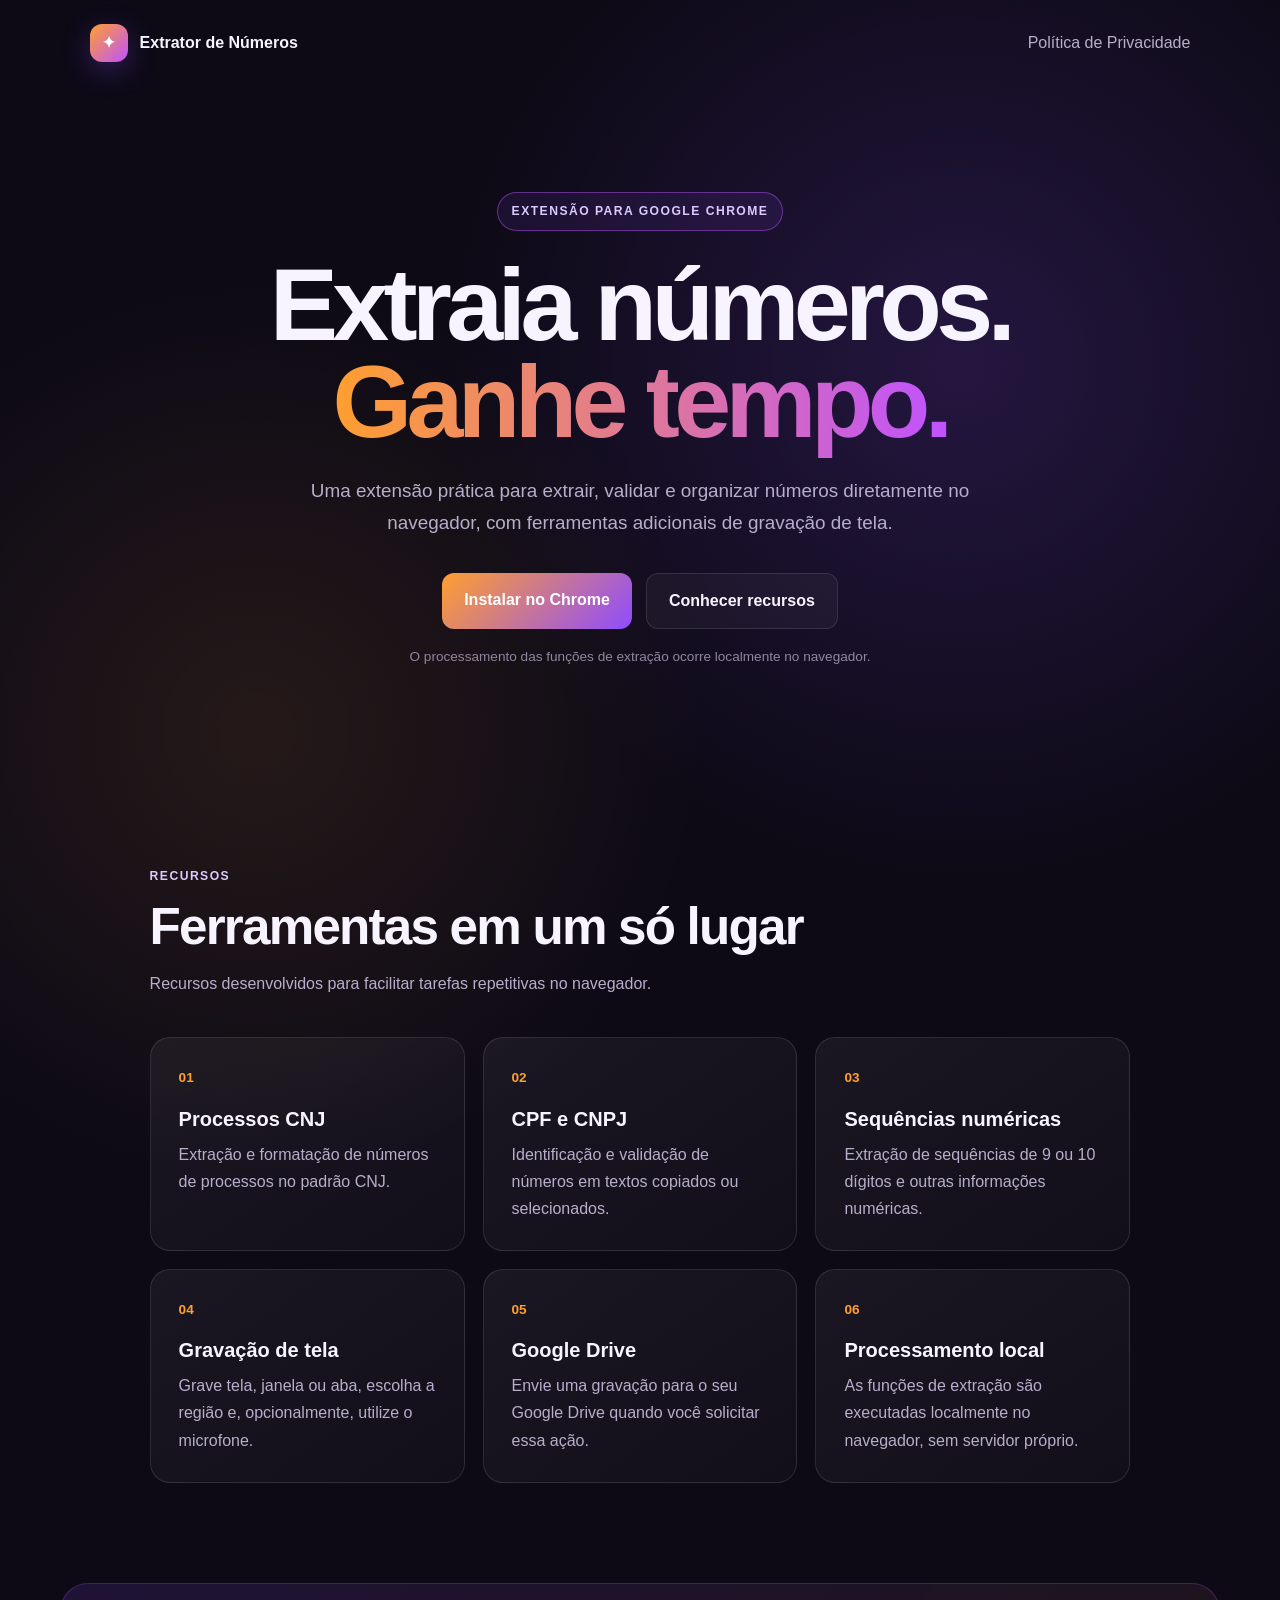
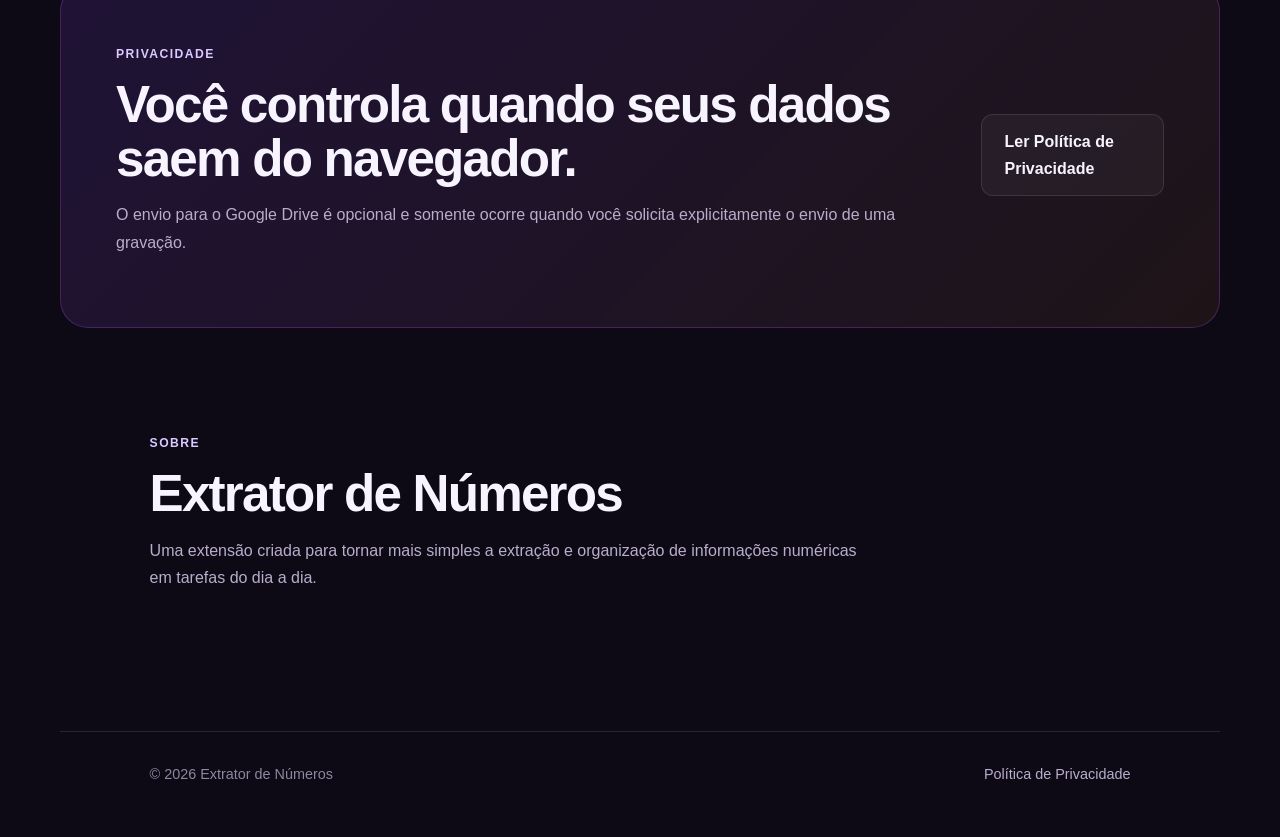
==== docs/index.html @ 9789e9fe "renomeei a pasta site para docs" ====
<!DOCTYPE html>
<html lang="pt-BR">
<head>
  <meta charset="UTF-8">
  <meta name="viewport" content="width=device-width, initial-scale=1.0">
  <meta name="description" content="Extrator de Números — extensão para Google Chrome para extração, validação, formatação e gravação de tela.">
  <title>Extrator de Números</title>
  <link rel="stylesheet" href="style.css">
</head>
<body>
  <header class="hero">
    <nav class="nav">
      <div class="brand">
        <div class="brand-icon">✦</div>
        <span>Extrator de Números</span>
      </div>
      <a href="privacidade.html">Política de Privacidade</a>
    </nav>

    <div class="hero-content">
      <div class="badge">Extensão para Google Chrome</div>
      <h1>Extraia números.<br><span>Ganhe tempo.</span></h1>
      <p class="lead">
        Uma extensão prática para extrair, validar e organizar números diretamente no navegador,
        com ferramentas adicionais de gravação de tela.
      </p>
      <div class="actions">
        <a class="button primary" href="https://chromewebstore.google.com/" target="_blank" rel="noopener">
          Instalar no Chrome
        </a>
        <a class="button secondary" href="#recursos">Conhecer recursos</a>
      </div>
      <p class="small">O processamento das funções de extração ocorre localmente no navegador.</p>
    </div>
  </header>

  <main>
    <section id="recursos" class="section">
      <div class="section-heading">
        <span class="eyebrow">Recursos</span>
        <h2>Ferramentas em um só lugar</h2>
        <p>Recursos desenvolvidos para facilitar tarefas repetitivas no navegador.</p>
      </div>

      <div class="cards">
        <article class="card">
          <div class="card-icon">01</div>
          <h3>Processos CNJ</h3>
          <p>Extração e formatação de números de processos no padrão CNJ.</p>
        </article>

        <article class="card">
          <div class="card-icon">02</div>
          <h3>CPF e CNPJ</h3>
          <p>Identificação e validação de números em textos copiados ou selecionados.</p>
        </article>

        <article class="card">
          <div class="card-icon">03</div>
          <h3>Sequências numéricas</h3>
          <p>Extração de sequências de 9 ou 10 dígitos e outras informações numéricas.</p>
        </article>

        <article class="card">
          <div class="card-icon">04</div>
          <h3>Gravação de tela</h3>
          <p>Grave tela, janela ou aba, escolha a região e, opcionalmente, utilize o microfone.</p>
        </article>

        <article class="card">
          <div class="card-icon">05</div>
          <h3>Google Drive</h3>
          <p>Envie uma gravação para o seu Google Drive quando você solicitar essa ação.</p>
        </article>

        <article class="card">
          <div class="card-icon">06</div>
          <h3>Processamento local</h3>
          <p>As funções de extração são executadas localmente no navegador, sem servidor próprio.</p>
        </article>
      </div>
    </section>

    <section class="privacy-strip">
      <div>
        <span class="eyebrow">Privacidade</span>
        <h2>Você controla quando seus dados saem do navegador.</h2>
        <p>
          O envio para o Google Drive é opcional e somente ocorre quando você solicita
          explicitamente o envio de uma gravação.
        </p>
      </div>
      <a class="button secondary" href="privacidade.html">Ler Política de Privacidade</a>
    </section>

    <section class="section compact">
      <div class="section-heading">
        <span class="eyebrow">Sobre</span>
        <h2>Extrator de Números</h2>
        <p>
          Uma extensão criada para tornar mais simples a extração e organização de informações
          numéricas em tarefas do dia a dia.
        </p>
      </div>
    </section>
  </main>

  <footer>
    <div>© 2026 Extrator de Números</div>
    <div>
      <a href="privacidade.html">Política de Privacidade</a>
    </div>
  </footer>
</body>
</html>
---- docs/style.css ----
* { box-sizing: border-box; }
:root {
  --bg: #0d0a16;
  --panel: #171126;
  --panel2: #21183a;
  --text: #f7f4ff;
  --muted: #b8aecb;
  --purple: #8f4cff;
  --purple2: #c052ff;
  --orange: #ff9f2f;
  --line: rgba(255,255,255,.11);
}
html { scroll-behavior: smooth; }
body {
  margin: 0;
  background:
    radial-gradient(circle at 75% 15%, rgba(143,76,255,.18), transparent 32rem),
    radial-gradient(circle at 20% 30%, rgba(255,159,47,.10), transparent 28rem),
    var(--bg);
  color: var(--text);
  font-family: Inter, -apple-system, BlinkMacSystemFont, "Segoe UI", sans-serif;
  line-height: 1.7;
}
a { color: inherit; }
.hero { min-height: 720px; padding: 24px 7vw 80px; }
.nav { max-width: 1160px; margin: auto; display:flex; justify-content:space-between; align-items:center; }
.nav > a, footer a { color: var(--muted); text-decoration:none; }
.nav > a:hover, footer a:hover { color:white; }
.brand { display:flex; align-items:center; gap:12px; text-decoration:none; font-weight:800; }
.brand-icon {
  width:38px; height:38px; border-radius:12px; display:grid; place-items:center;
  background: linear-gradient(135deg, var(--orange), var(--purple2));
  color:white; box-shadow: 0 8px 28px rgba(143,76,255,.3);
}
.hero-content { max-width: 900px; margin: 130px auto 0; text-align:center; }
.badge, .eyebrow {
  display:inline-block; color:#d9caff; text-transform:uppercase; letter-spacing:.12em;
  font-size:.76rem; font-weight:800;
}
.badge { border:1px solid rgba(192,82,255,.45); background:rgba(143,76,255,.10); padding:8px 14px; border-radius:999px; }
h1 { font-size: clamp(3rem, 8vw, 6.5rem); line-height:.95; letter-spacing:-.055em; margin:25px 0; }
h1 span { background:linear-gradient(90deg,var(--orange),var(--purple2)); -webkit-background-clip:text; background-clip:text; color:transparent; }
.lead { max-width:700px; margin:0 auto; color:var(--muted); font-size:1.18rem; }
.actions { display:flex; gap:14px; justify-content:center; margin:34px 0 16px; flex-wrap:wrap; }
.button { display:inline-block; padding:13px 22px; border-radius:12px; text-decoration:none; font-weight:800; border:1px solid var(--line); }
.primary { background:linear-gradient(135deg,var(--orange),var(--purple)); color:white; border:0; }
.secondary { background:rgba(255,255,255,.04); }
.small { color:#8f879f; font-size:.85rem; }
.section { max-width:1160px; margin:0 auto; padding:100px 7vw; }
.section-heading { max-width:720px; margin-bottom:40px; }
.section-heading h2, .privacy-strip h2 { font-size:clamp(2rem,4vw,3.2rem); line-height:1.05; margin:12px 0; letter-spacing:-.035em; }
.section-heading p, .privacy-strip p { color:var(--muted); }
.cards { display:grid; grid-template-columns:repeat(3,1fr); gap:18px; }
.card { background:linear-gradient(145deg,rgba(255,255,255,.055),rgba(255,255,255,.025)); border:1px solid var(--line); border-radius:20px; padding:28px; }
.card-icon { color:var(--orange); font-weight:900; font-size:.85rem; }
.card h3 { margin:12px 0 5px; font-size:1.25rem; }
.card p { color:var(--muted); margin:0; }
.privacy-strip { max-width:1160px; margin:0 auto 80px; padding:55px; border-radius:28px; border:1px solid rgba(192,82,255,.25); background:linear-gradient(135deg,rgba(143,76,255,.14),rgba(255,159,47,.07)); display:flex; justify-content:space-between; align-items:center; gap:30px; }
.compact { padding-top:20px; padding-bottom:100px; }
footer { max-width:1160px; margin:auto; padding:30px 7vw 50px; border-top:1px solid var(--line); display:flex; justify-content:space-between; gap:20px; color:#8f879f; font-size:.9rem; }
.document-page { background:var(--bg); }
.simple-header { max-width:900px; margin:auto; padding:30px 7vw; border-bottom:1px solid var(--line); }
.document { max-width:900px; margin:70px auto; padding:0 7vw 60px; }
.back { display:inline-block; color:var(--muted); text-decoration:none; margin-bottom:50px; }
.document h1 { font-size:clamp(2.6rem,6vw,4.5rem); margin:10px 0; }
.document h2 { margin-top:42px; font-size:1.45rem; }
.document p, .document li { color:#c9c2d5; }
.document strong { color:white; }
.document code { background:rgba(255,255,255,.08); padding:3px 7px; border-radius:6px; color:#e6d7ff; }
.updated { color:#8f879f !important; margin-bottom:45px; }
@media (max-width: 800px) {
  .hero { min-height:650px; }
  .hero-content { margin-top:100px; }
  .cards { grid-template-columns:1fr; }
  .privacy-strip { margin:0 7vw 60px; padding:32px; display:block; }
  .privacy-strip .button { margin-top:15px; }
  footer { display:block; }
  footer div + div { margin-top:10px; }
}
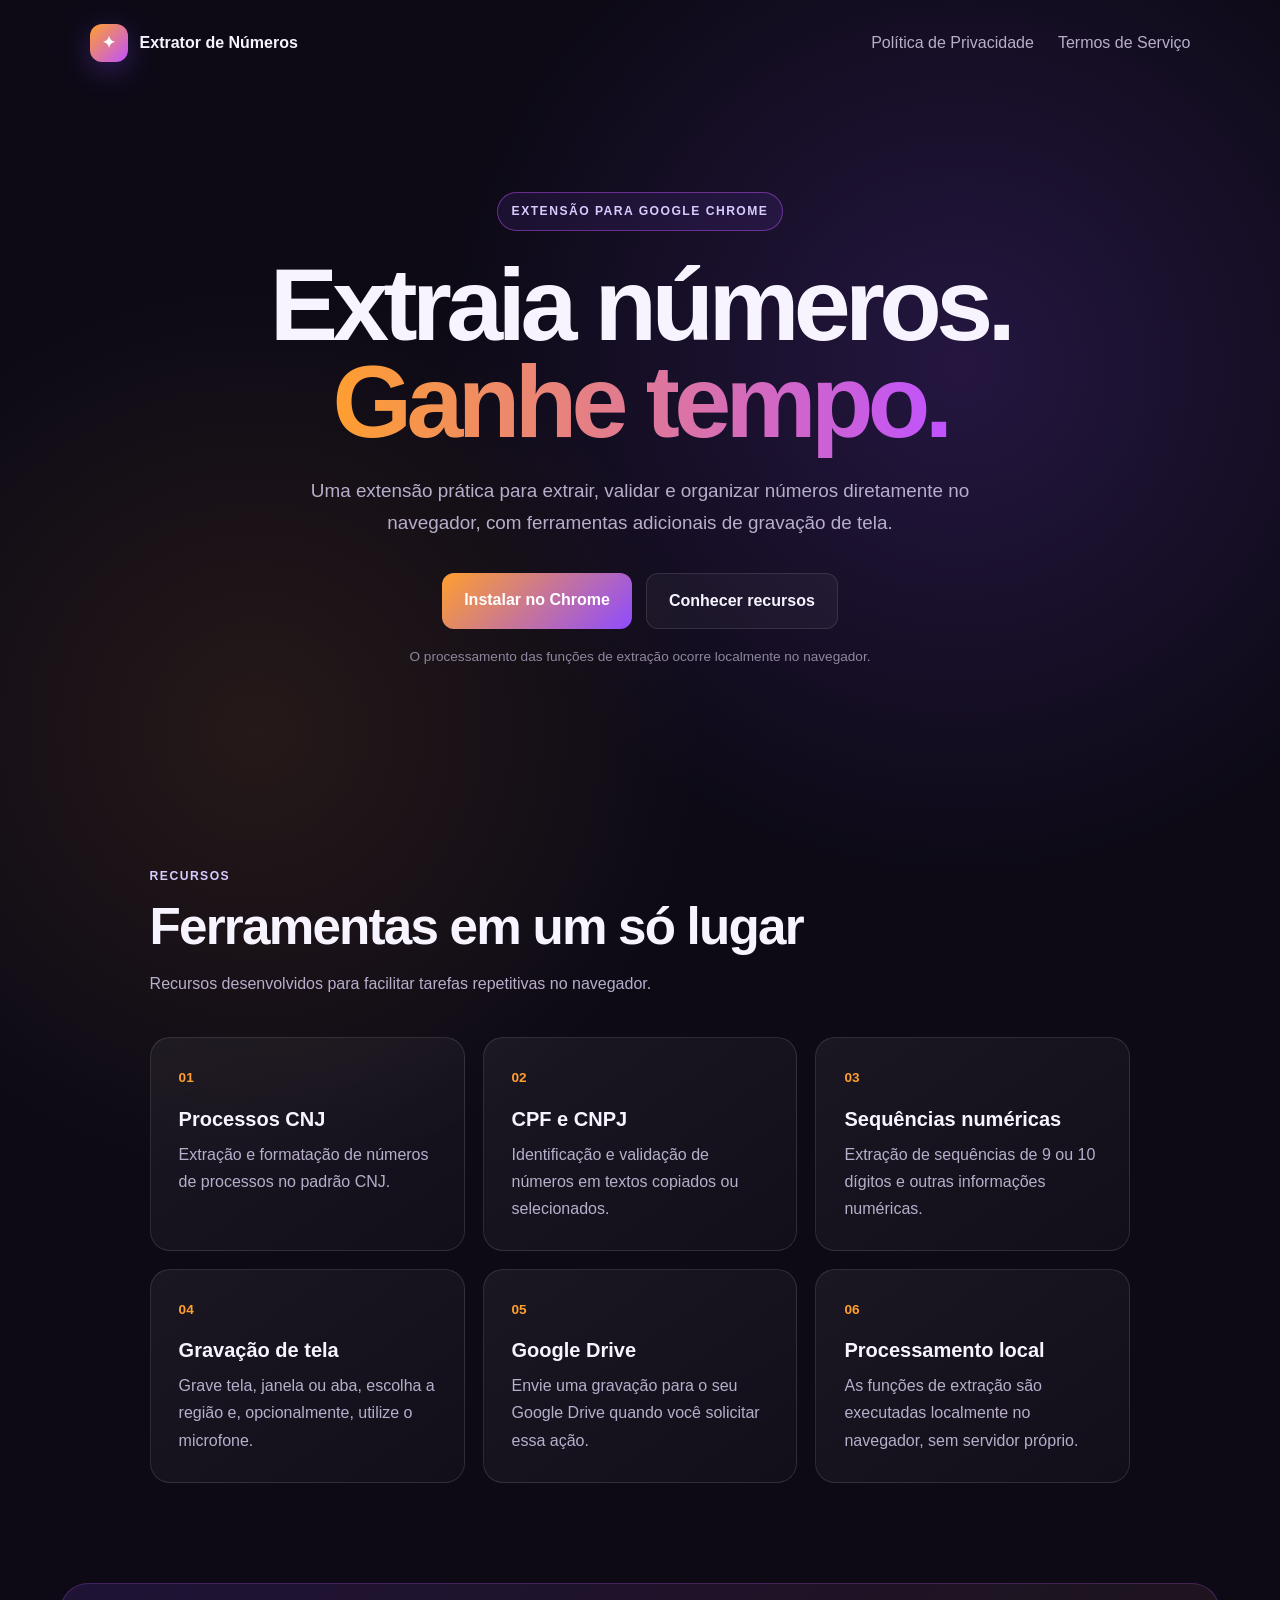
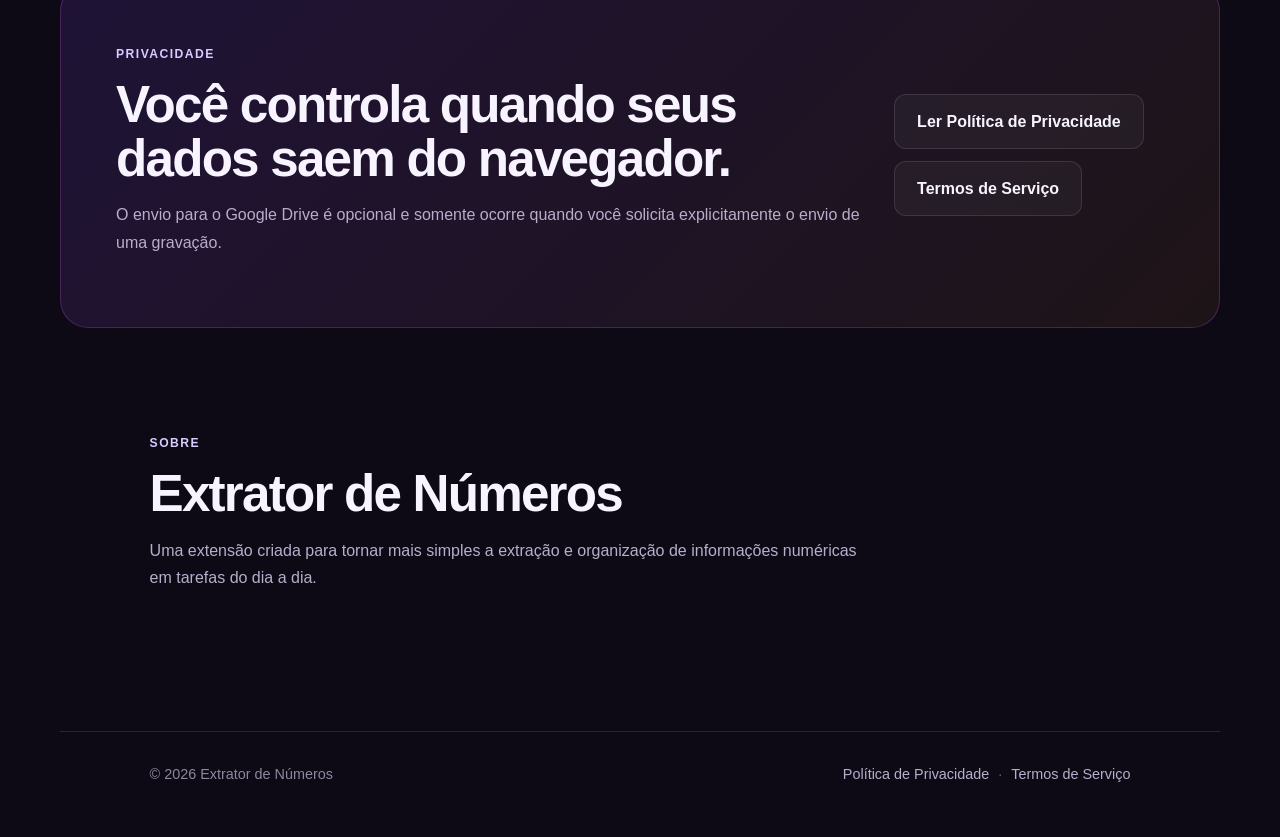
==== commit 81129e4a: "Alterações no site incluindo os termos de serviço." ====
--- a/docs/index.html
+++ b/docs/index.html
@@ -14,7 +14,10 @@
         <div class="brand-icon">✦</div>
         <span>Extrator de Números</span>
       </div>
-      <a href="privacidade.html">Política de Privacidade</a>
+      <div class="nav-links">
+        <a href="privacidade.html">Política de Privacidade</a>
+        <a href="termos.html">Termos de Serviço</a>
+      </div>
     </nav>
 
     <div class="hero-content">
@@ -90,7 +93,10 @@
           explicitamente o envio de uma gravação.
         </p>
       </div>
-      <a class="button secondary" href="privacidade.html">Ler Política de Privacidade</a>
+      <div class="privacy-actions">
+        <a class="button secondary" href="privacidade.html">Ler Política de Privacidade</a>
+        <a class="button secondary" href="termos.html">Termos de Serviço</a>
+      </div>
     </section>
 
     <section class="section compact">
@@ -109,6 +115,8 @@
     <div>© 2026 Extrator de Números</div>
     <div>
       <a href="privacidade.html">Política de Privacidade</a>
+      <span class="footer-separator"> · </span>
+      <a href="termos.html">Termos de Serviço</a>
     </div>
   </footer>
 </body>
--- a/docs/style.css
+++ b/docs/style.css
@@ -77,3 +77,18 @@
   footer { display:block; }
   footer div + div { margin-top:10px; }
 }
+
+.nav-links { display:flex; align-items:center; gap:24px; }
+.nav-links a { color:var(--muted); text-decoration:none; }
+.nav-links a:hover { color:white; }
+.privacy-actions { display:flex; gap:12px; flex-wrap:wrap; }
+.document-links { display:flex; align-items:center; gap:24px; flex-wrap:wrap; margin-bottom:50px; }
+.document-links .back { margin-bottom:0; }
+.document-link { color:#d9caff; text-decoration:none; font-weight:700; }
+.document-link:hover { color:white; }
+.footer-separator { color:#665d75; margin:0 5px; }
+@media (max-width: 800px) {
+  .nav-links { gap:12px; font-size:.9rem; }
+  .document-links { display:block; }
+  .document-links .document-link { display:inline-block; margin-top:10px; }
+}
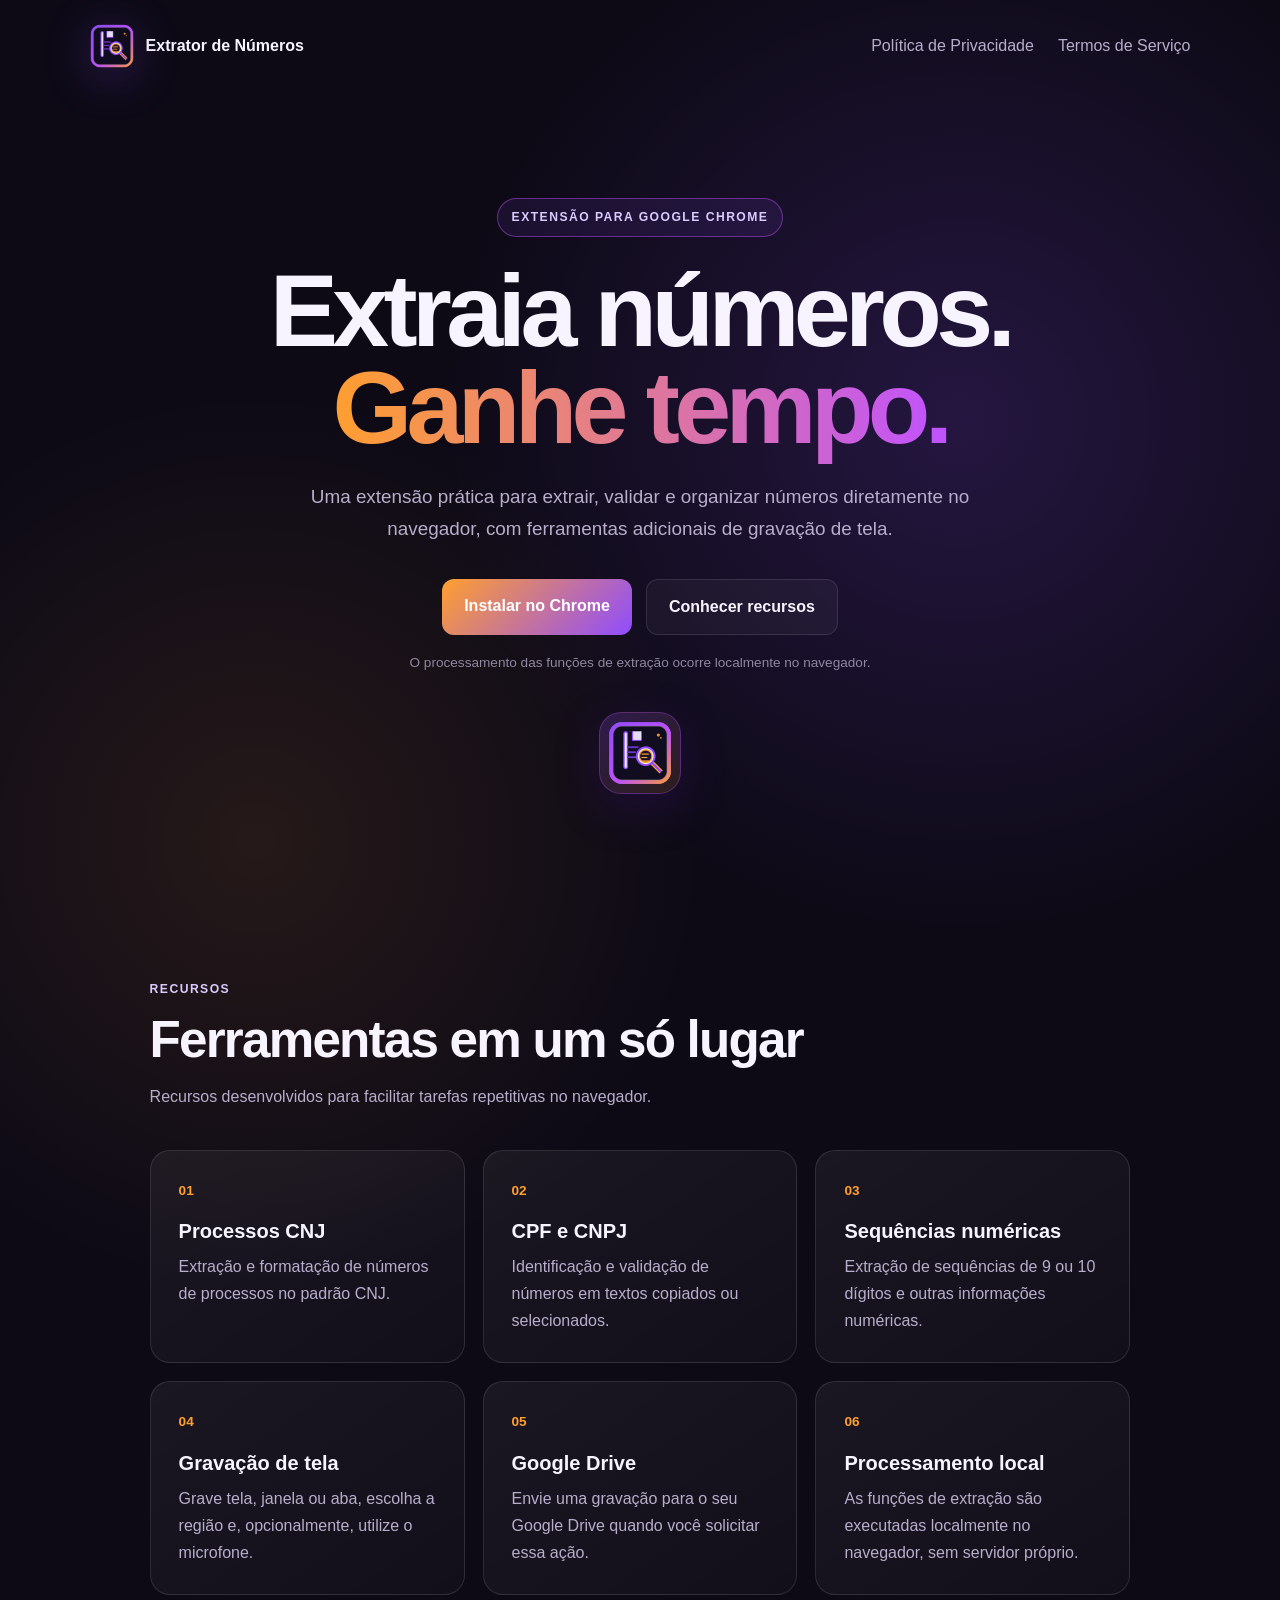
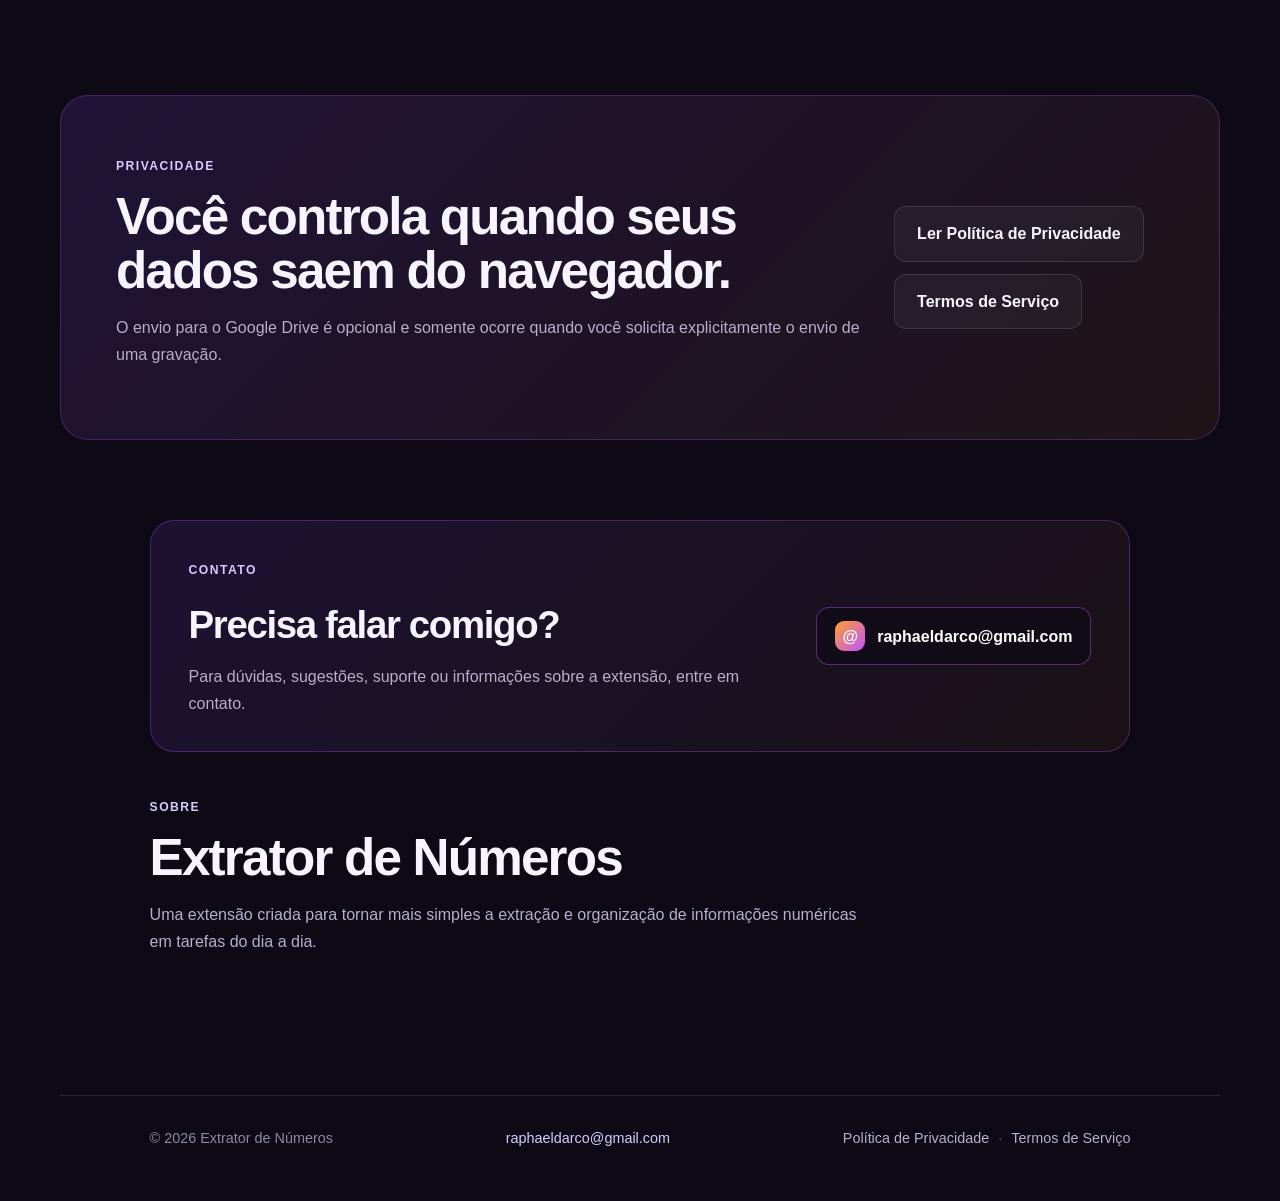
==== commit 01148619: "Alterações feitas no arquivo index.html para melhorar a estrutura e o conteúdo da página inicial do " ====
--- a/docs/index.html
+++ b/docs/index.html
@@ -2,6 +2,7 @@
 <html lang="pt-BR">
 <head>
   <meta charset="UTF-8">
+  <meta name="google-site-verification" content="2mO7OQUQ_kYdoPT-v-UGAyOBB8fk9TQ_s5k_PDuFMKw" />
   <meta name="viewport" content="width=device-width, initial-scale=1.0">
   <meta name="description" content="Extrator de Números — extensão para Google Chrome para extração, validação, formatação e gravação de tela.">
   <title>Extrator de Números</title>
@@ -11,7 +12,7 @@
   <header class="hero">
     <nav class="nav">
       <div class="brand">
-        <div class="brand-icon">✦</div>
+        <img class="brand-logo" src="assets/logo.png" alt="Logo Extrator de Números">
         <span>Extrator de Números</span>
       </div>
       <div class="nav-links">
@@ -28,12 +29,13 @@
         com ferramentas adicionais de gravação de tela.
       </p>
       <div class="actions">
-        <a class="button primary" href="https://chromewebstore.google.com/" target="_blank" rel="noopener">
+        <a class="button primary" href="https://chromewebstore.google.com/detail/extrator-de-n%C3%BAmeros/mpjehkdgofjikceajigjglaoagckagfj?utm_source=item-share-cb" target="_blank" rel="noopener">
           Instalar no Chrome
         </a>
         <a class="button secondary" href="#recursos">Conhecer recursos</a>
       </div>
       <p class="small">O processamento das funções de extração ocorre localmente no navegador.</p>
+      <div class="hero-brand-mark"><img src="assets/logo.png" alt="Extrator de Números"></div>
     </div>
   </header>
 
@@ -99,6 +101,20 @@
       </div>
     </section>
 
+    <section class="contact-section">
+      <div class="contact-card">
+        <div>
+          <span class="eyebrow">Contato</span>
+          <h2>Precisa falar comigo?</h2>
+          <p>Para dúvidas, sugestões, suporte ou informações sobre a extensão, entre em contato.</p>
+        </div>
+        <a class="contact-email" href="mailto:raphaeldarco@gmail.com">
+          <span class="contact-icon">@</span>
+          <span>raphaeldarco@gmail.com</span>
+        </a>
+      </div>
+    </section>
+
     <section class="section compact">
       <div class="section-heading">
         <span class="eyebrow">Sobre</span>
@@ -113,6 +129,7 @@
 
   <footer>
     <div>© 2026 Extrator de Números</div>
+    <div class="footer-contact"><a href="mailto:raphaeldarco@gmail.com">raphaeldarco@gmail.com</a></div>
     <div>
       <a href="privacidade.html">Política de Privacidade</a>
       <span class="footer-separator"> · </span>
--- a/docs/style.css
+++ b/docs/style.css
@@ -92,3 +92,53 @@
   .document-links { display:block; }
   .document-links .document-link { display:inline-block; margin-top:10px; }
 }
+
+
+/* Identidade visual v2.0 */
+.brand-logo {
+  width: 44px;
+  height: 44px;
+  object-fit: contain;
+  border-radius: 12px;
+  filter: drop-shadow(0 8px 22px rgba(143,76,255,.28));
+}
+.hero-brand-mark {
+  margin: 38px auto 0;
+  width: 82px;
+  height: 82px;
+  padding: 8px;
+  border-radius: 22px;
+  background: linear-gradient(135deg, rgba(143,76,255,.22), rgba(255,159,47,.12));
+  border: 1px solid rgba(192,82,255,.30);
+  box-shadow: 0 14px 45px rgba(70,20,140,.28);
+}
+.hero-brand-mark img { width: 100%; height: 100%; object-fit: contain; border-radius: 16px; }
+.contact-section { max-width: 1160px; margin: 0 auto; padding: 0 7vw 20px; }
+.contact-card {
+  border: 1px solid rgba(192,82,255,.28);
+  border-radius: 24px;
+  padding: 34px 38px;
+  background: linear-gradient(135deg, rgba(143,76,255,.12), rgba(255,159,47,.055));
+  display: flex; align-items: center; justify-content: space-between; gap: 30px;
+}
+.contact-card h2 { font-size: clamp(1.8rem, 3vw, 2.5rem); margin: 10px 0 5px; letter-spacing: -.035em; }
+.contact-card p { color: var(--muted); margin: 0; max-width: 650px; }
+.contact-email {
+  display: inline-flex; align-items: center; gap: 12px; padding: 13px 18px;
+  border-radius: 13px; text-decoration: none; font-weight: 800; white-space: nowrap;
+  color: white; border: 1px solid rgba(192,82,255,.42);
+  background: rgba(10,7,18,.45);
+  transition: transform .2s ease, border-color .2s ease, background .2s ease;
+}
+.contact-email:hover { transform: translateY(-2px); border-color: rgba(255,159,47,.75); background: rgba(255,255,255,.06); }
+.contact-icon {
+  width: 30px; height: 30px; display: grid; place-items: center; border-radius: 9px;
+  background: linear-gradient(135deg, var(--orange), var(--purple2)); color: white; font-weight: 900;
+}
+.footer-contact a { color: #d9caff; text-decoration: none; }
+.footer-contact a:hover { color: white; }
+@media (max-width: 800px) {
+  .contact-card { display: block; padding: 28px; }
+  .contact-email { margin-top: 22px; width: 100%; justify-content: center; }
+  .hero-brand-mark { margin-top: 30px; }
+}
